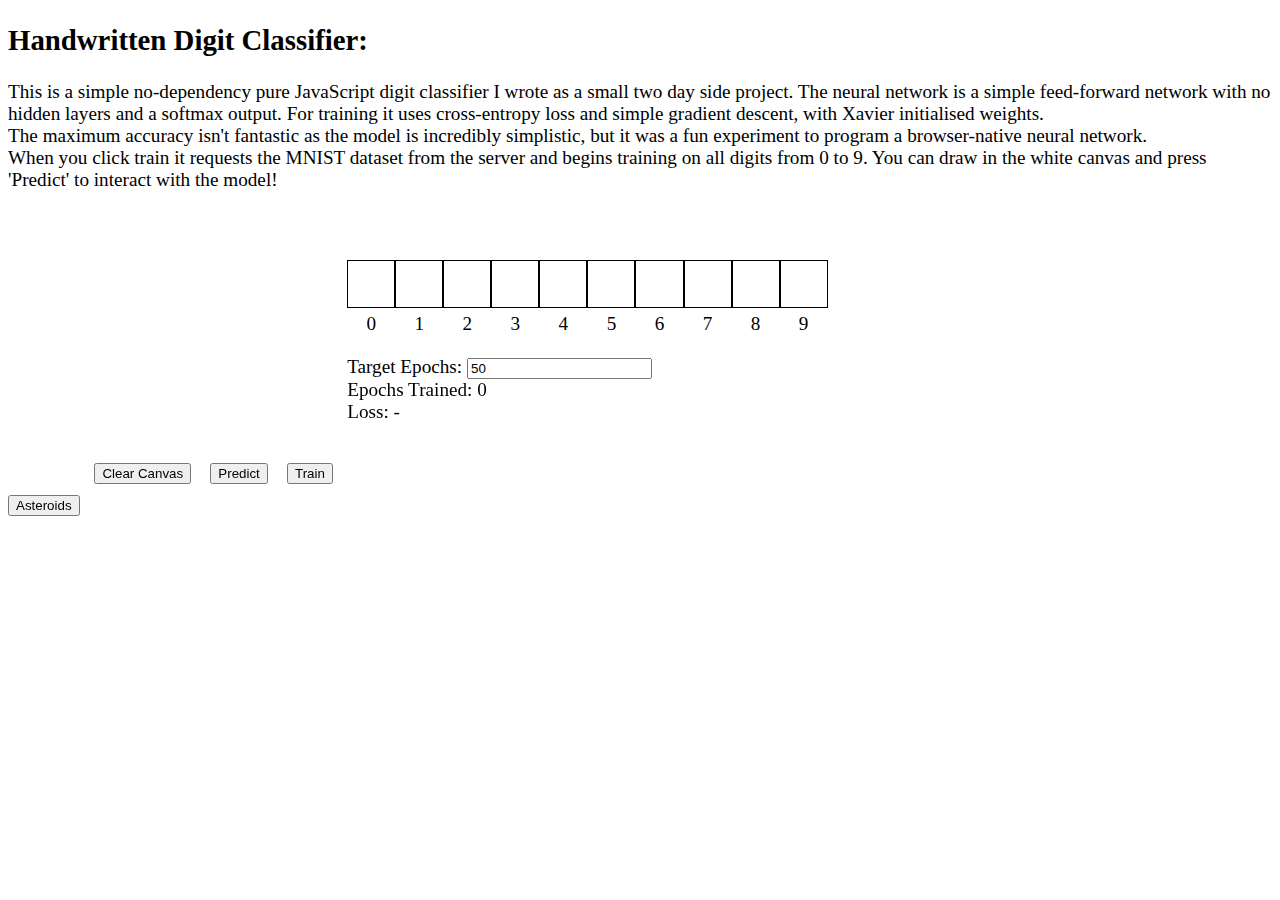
==== experiments.html @ 0171002f "Flatten file structure" ====
<!DOCTYPE html>
<html lang="en">
    <head>
        <meta charset="UTF-8">
        <meta name="viewport" content="width=device-width, initial-scale=1">
        <title>Mini-Projects</title>

		<link href="css/theme.css" rel="stylesheet">
        <link href="css/ml.css" rel="stylesheet">
        <link href="css/asteroids.css" rel="stylesheet">

		<!-- Font Imports -->
		<link rel="preconnect" href="https://fonts.googleapis.com">
		<link rel="preconnect" href="https://fonts.gstatic.com" crossorigin>
		<link href="https://fonts.googleapis.com/css2?family=Montserrat:ital,wght@0,100..900;1,100..900&family=Reddit+Mono:wght@200..900&family=Roboto:ital,wght@0,100;0,300;0,400;0,500;0,700;0,900;1,100;1,300;1,400;1,500;1,700;1,900&display=swap" rel="stylesheet">
		
        <!-- Favicon Stuff -->
        <link rel="apple-touch-icon" sizes="180x180" href="imgs/apple-touch-icon.png">
        <link rel="icon" type="image/png" sizes="32x32" href="imgs/favicon-32x32.png">
        <link rel="icon" type="image/png" sizes="16x16" href="imgs/favicon-16x16.png">
        <link rel="manifest" href="site.webmanifest">
    </head>
    <body>
		<h2>Handwritten Digit Classifier:</h2>
		<p class="content-paragraph" style="margin-bottom: 2rem;">
			This is a simple no-dependency pure JavaScript digit classifier I wrote as a small two day side project.
			The neural network is a simple feed-forward network with no hidden layers and a softmax output. For training 
			it uses cross-entropy loss and simple gradient descent, with Xavier initialised weights.
			<br style="margin-bottom: 1rem;">
			The maximum accuracy isn't fantastic as the model is incredibly simplistic, but it was a fun experiment to program 
			a browser-native neural network.
			<br style="margin-bottom: 1rem;">
			When you click train it requests the MNIST dataset from the server and begins training on all digits from 0 to 9. 
			You can draw in the white canvas and press 'Predict' to interact with the model!
		</p>

		<!-- Mobile demo disable notice -->
		<h3 id="demo-notice">The interactive neural network demo is only available on desktop.</h3>
		<div class="nn-container">
			<canvas id="canvas" width="224" height="224"></canvas>

			<!-- Output Table -->
			<div style="margin-left: 1rem;">
				<div id="nn-table">
					<div class="nn-out"></div>
					<div class="nn-out"></div>
					<div class="nn-out"></div>
					<div class="nn-out"></div>
					<div class="nn-out"></div>
					<div class="nn-out"></div>
					<div class="nn-out"></div>
					<div class="nn-out"></div>
					<div class="nn-out"></div>
					<div class="nn-out"></div>
				</div>
				<div id="nn-table-labels">
					<div class="nn-out">0</div>
					<div class="nn-out">1</div>
					<div class="nn-out">2</div>
					<div class="nn-out">3</div>
					<div class="nn-out">4</div>
					<div class="nn-out">5</div>
					<div class="nn-out">6</div>
					<div class="nn-out">7</div>
					<div class="nn-out">8</div>
					<div class="nn-out">9</div>
				</div>

				<!-- Model stats -->
				<div>
					<div>Target Epochs: <input type="number" value="50" id="epoch-input"></div>
					<div>Epochs Trained: <span id="epoch-label">0</span></div>
					<div>Loss: <span id="loss-label">-</span></div>
				</div>
			</div>
        </div>
		<div id="control-buttons">
			<button onclick="clearCanvas()">Clear Canvas</button>
			<button onclick="predictNum()">Predict</button>
			<button onclick="globalTrain()">Train</button>
		</div>
		<div id="asteroid-player"><h1 style="color: red;">🛸</h1></div>
		<button id="asteroids-toggle" class="minor-button">Asteroids</button>
    </body>

    <!-- Script imports -->
	<script src="js/ml.js"></script>
	<script src="js/draw.js"></script>
	<script src="js/asteroids.js"></script>
</html>
---- css/theme.css ----
@import url('https://fonts.googleapis.com/css2?family=Montserrat:ital,wght@0,100..900;1,100..900&family=Nunito+Sans:ital,opsz,wght@0,6..12,200..1000;1,6..12,200..1000&display=swap');

:root {
    --main-accent: #3AAFA9;
    --secondary-accent: #2B7A78;
    --dark: #1E2E35;
    --dark-secondary: #1A1F24;
    --light-main: #DEF2F1;
    --text-dark: #111111;
    --text-light: #EEEEEE;

    --link: #CCCCCC;
    --link-hover: #AAAAAA;
    --link-visited: #BE6EDF;
}

html {
    font-size: 120%;
}


footer {
    font-family: "Montserrat";
    color: var(--text-light);
    position: absolute;
    width: 100%;
    padding-top: 1rem;
    padding-bottom: 1rem;
    bottom: 0;
}


footer #footer-content {
    width: fit-content;
    display: flex;
    margin: auto;
}

.main-content {

    /* All pages should use these default font settings */
    font-family: "Nunito Sans";
    color: var(--text-light);


    /* Base formatting for page contents */
    width: 40vw;
    margin: auto;
    padding: 1.5rem;
    padding-top: 2rem;
}

a:link {
    color: var(--link);
}
a:hover {
    color: var(--link-hover);
}
a:visited {
    color: var(--link-visited);
}

@media screen and (max-width: 1575px) {
    .main-content {
        width: 60vw;
    }
}

@media screen and (max-width: 900px) {
    html {
        font-size: 100%;
    }
    .main-content {
        width: 90vw;
        border: none;

        padding: 1rem;
        padding-bottom: 5rem;
    }
}
---- css/ml.css ----
#canvas {
	background-color: white;
	margin-right: 1rem;
}

#nn-table, #nn-table-labels {
	display: flex;
}

.nn-out {
	height: 2rem;
	min-width: 2rem;
	width: fit-content;
	text-align: center;
	padding: 0.2rem;
}

#nn-table .nn-out {
	border: 1px solid black;
}

#nn-table-labels .nn-out {
	border: 1px solid transparent;
}

.nn-container {
	display: flex;
	align-items: center;
	margin-left: 4rem;
}

#control-buttons {
	display: flex;
	margin-left: 4rem;
}

#control-buttons button {
	margin: 0.5rem;
}

#demo-notice {
	display: none;
}
---- css/asteroids.css ----
#asteroid-player {
	position: absolute;
	display: none;
}
.bullet {
	position: absolute;
	color: red;
}
.asteroid {
	position: absolute;
	font-size: 8rem;
}
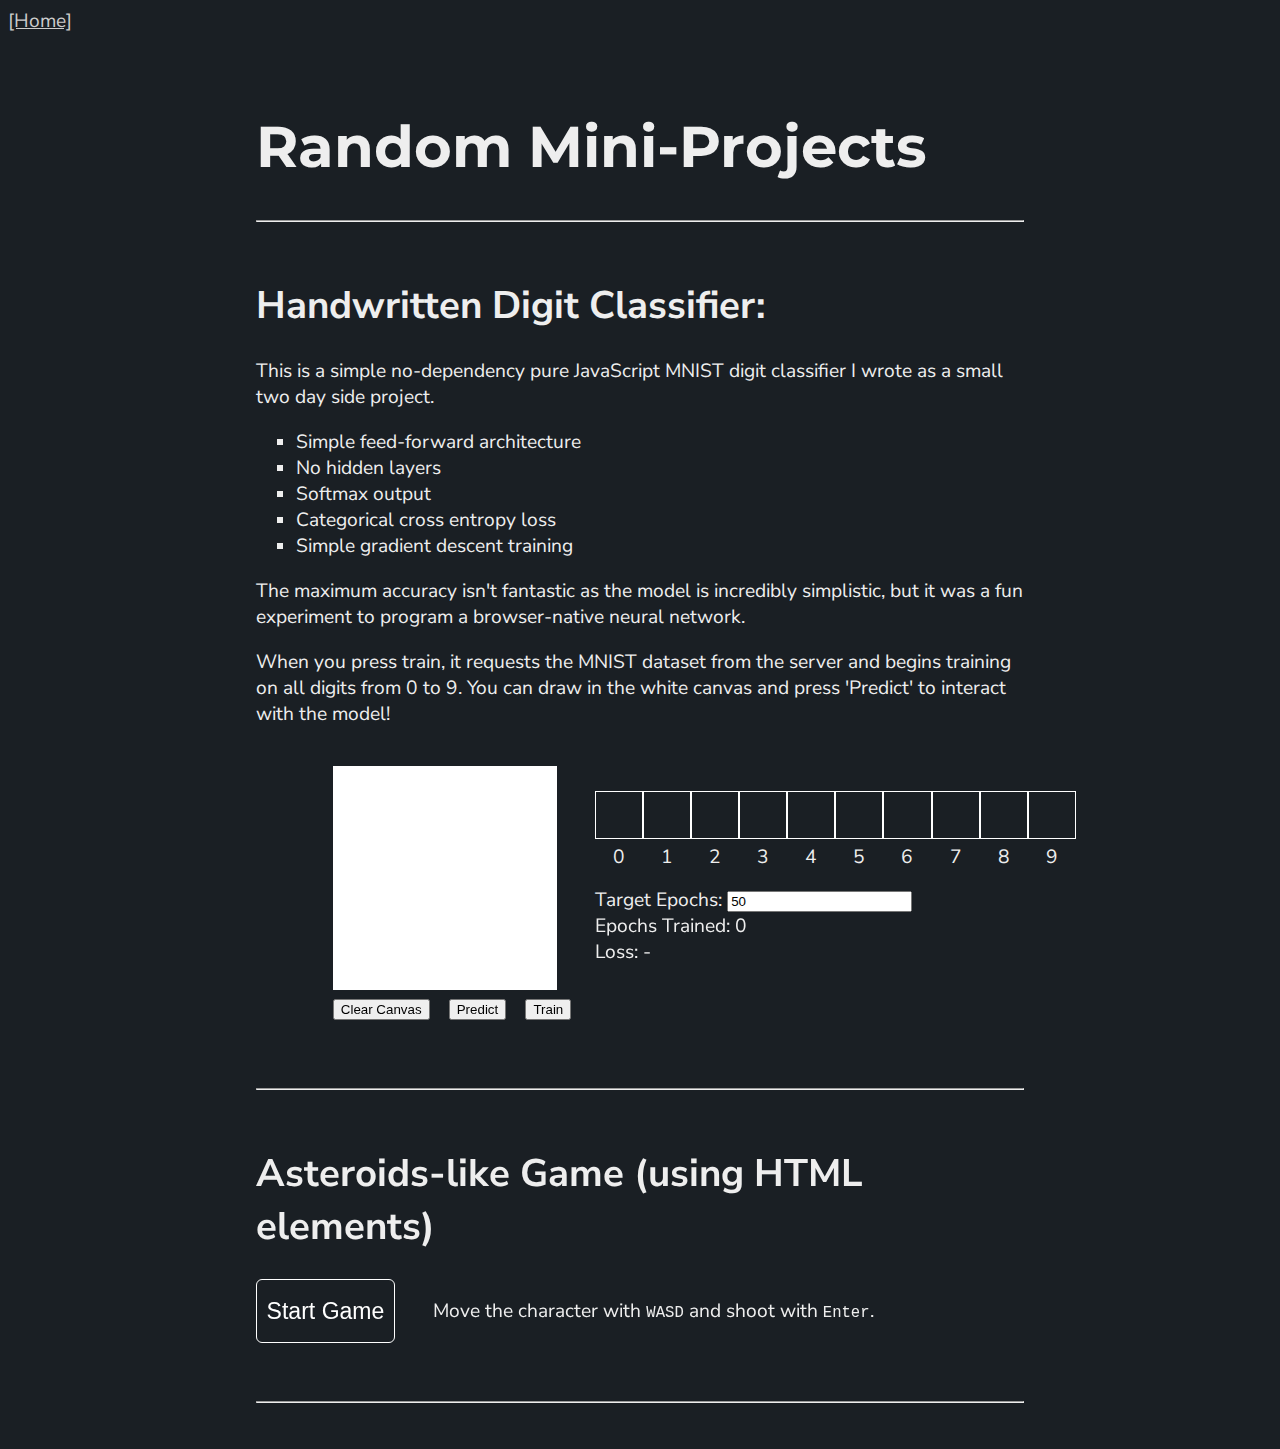
==== commit 92adde51: "Update styling/content on mini-project page" ====
--- a/experiments.html
+++ b/experiments.html
@@ -7,6 +7,8 @@
 
 		<link href="css/theme.css" rel="stylesheet">
         <link href="css/ml.css" rel="stylesheet">
+        <link href="css/experiments.css" rel="stylesheet">
+        <link href="css/buttons.css" rel="stylesheet">
         <link href="css/asteroids.css" rel="stylesheet">
 
 		<!-- Font Imports -->
@@ -21,66 +23,103 @@
         <link rel="manifest" href="site.webmanifest">
     </head>
     <body>
-		<h2>Handwritten Digit Classifier:</h2>
-		<p class="content-paragraph" style="margin-bottom: 2rem;">
-			This is a simple no-dependency pure JavaScript digit classifier I wrote as a small two day side project.
-			The neural network is a simple feed-forward network with no hidden layers and a softmax output. For training 
-			it uses cross-entropy loss and simple gradient descent, with Xavier initialised weights.
-			<br style="margin-bottom: 1rem;">
-			The maximum accuracy isn't fantastic as the model is incredibly simplistic, but it was a fun experiment to program 
-			a browser-native neural network.
-			<br style="margin-bottom: 1rem;">
-			When you click train it requests the MNIST dataset from the server and begins training on all digits from 0 to 9. 
-			You can draw in the white canvas and press 'Predict' to interact with the model!
-		</p>
+        <a 
+            href="index.html"
+            style="font-family: &quot;Nunito Sans&quot;;"
+        >
+            [Home]
+        </a>
 
-		<!-- Mobile demo disable notice -->
-		<h3 id="demo-notice">The interactive neural network demo is only available on desktop.</h3>
-		<div class="nn-container">
-			<canvas id="canvas" width="224" height="224"></canvas>
+        <div class="main-content">
 
-			<!-- Output Table -->
-			<div style="margin-left: 1rem;">
-				<div id="nn-table">
-					<div class="nn-out"></div>
-					<div class="nn-out"></div>
-					<div class="nn-out"></div>
-					<div class="nn-out"></div>
-					<div class="nn-out"></div>
-					<div class="nn-out"></div>
-					<div class="nn-out"></div>
-					<div class="nn-out"></div>
-					<div class="nn-out"></div>
-					<div class="nn-out"></div>
-				</div>
-				<div id="nn-table-labels">
-					<div class="nn-out">0</div>
-					<div class="nn-out">1</div>
-					<div class="nn-out">2</div>
-					<div class="nn-out">3</div>
-					<div class="nn-out">4</div>
-					<div class="nn-out">5</div>
-					<div class="nn-out">6</div>
-					<div class="nn-out">7</div>
-					<div class="nn-out">8</div>
-					<div class="nn-out">9</div>
-				</div>
+            <h1 id="page-title">Random Mini-Projects</h1>
 
-				<!-- Model stats -->
-				<div>
-					<div>Target Epochs: <input type="number" value="50" id="epoch-input"></div>
-					<div>Epochs Trained: <span id="epoch-label">0</span></div>
-					<div>Loss: <span id="loss-label">-</span></div>
-				</div>
-			</div>
+            <hr>
+            <section id="MNIST-Classifier">
+                <h1>Handwritten Digit Classifier:</h1>
+                <p>
+                    This is a simple no-dependency pure JavaScript MNIST digit classifier I wrote as a small two day side project.
+                    <ul style="list-style: square;">
+                        <li>Simple feed-forward architecture</li>
+                        <li>No hidden layers</li>
+                        <li>Softmax output</li>
+                        <li>Categorical cross entropy loss</li>
+                        <li>Simple gradient descent training</li>
+                    </ul>
+                </p>
+                <p>
+                    The maximum accuracy isn't fantastic as the model is incredibly simplistic, but it was a fun experiment to program 
+                    a browser-native neural network.
+                </p>
+                <p style="margin-bottom: 2rem;">
+                    When you press train, it requests the MNIST dataset from the server and begins training on all digits from 0 to 9. 
+                    You can draw in the white canvas and press 'Predict' to interact with the model!
+                </p>
+
+                <!-- Mobile demo disable notice -->
+                <h3 id="demo-notice">The interactive neural network demo is only available on desktop.</h3>
+                <div class="nn-container">
+                    <canvas id="canvas" width="224" height="224"></canvas>
+
+                    <!-- Output Table -->
+                    <div style="margin-left: 1rem;">
+                        <div id="nn-table">
+                            <div class="nn-out"></div>
+                            <div class="nn-out"></div>
+                            <div class="nn-out"></div>
+                            <div class="nn-out"></div>
+                            <div class="nn-out"></div>
+                            <div class="nn-out"></div>
+                            <div class="nn-out"></div>
+                            <div class="nn-out"></div>
+                            <div class="nn-out"></div>
+                            <div class="nn-out"></div>
+                        </div>
+                        <div id="nn-table-labels">
+                            <div class="nn-out">0</div>
+                            <div class="nn-out">1</div>
+                            <div class="nn-out">2</div>
+                            <div class="nn-out">3</div>
+                            <div class="nn-out">4</div>
+                            <div class="nn-out">5</div>
+                            <div class="nn-out">6</div>
+                            <div class="nn-out">7</div>
+                            <div class="nn-out">8</div>
+                            <div class="nn-out">9</div>
+                        </div>
+
+                        <!-- Model stats -->
+                        <div>
+                            <div>Target Epochs: <input type="number" value="50" id="epoch-input"></div>
+                            <div>Epochs Trained: <span id="epoch-label">0</span></div>
+                            <div>Loss: <span id="loss-label">-</span></div>
+                        </div>
+                    </div>
+                </div>
+                <div id="control-buttons">
+                    <button onclick="clearCanvas()" style="margin-left: 0;">Clear Canvas</button>
+                    <button onclick="predictNum()">Predict</button>
+                    <button onclick="globalTrain()">Train</button>
+                </div>
+                <div id="asteroid-player"><h1 style="color: red;">🛸</h1></div>
+            </section>
+    
+            <hr>
+            
+            <section id="asteroids-game">
+                <h1>Asteroids-like Game (using HTML elements)</h1>
+                <div style="display: flex; gap: 2rem;">
+                    <button id="asteroids-toggle" class="minor-button">Start Game</button>
+                    <p>
+                        Move the character with <code>WASD</code> and shoot with <code>Enter</code>.
+                    </p>
+                </div>
+            </section>
+
+            <hr>
+
+
         </div>
-		<div id="control-buttons">
-			<button onclick="clearCanvas()">Clear Canvas</button>
-			<button onclick="predictNum()">Predict</button>
-			<button onclick="globalTrain()">Train</button>
-		</div>
-		<div id="asteroid-player"><h1 style="color: red;">🛸</h1></div>
-		<button id="asteroids-toggle" class="minor-button">Asteroids</button>
     </body>
 
     <!-- Script imports -->
--- a/css/theme.css
+++ b/css/theme.css
@@ -11,14 +11,18 @@
     --text-light: #EEEEEE;
 
     --link: #CCCCCC;
-    --link-hover: #AAAAAA;
+    --link-hover: #999999;
     --link-visited: #BE6EDF;
 }
 
 html {
     font-size: 120%;
+	background-color: var(--dark-secondary);
 }
 
+body {
+	background-color: var(--dark-secondary);
+}
 
 footer {
     font-family: "Montserrat";
@@ -29,6 +33,12 @@
     padding-bottom: 1rem;
     bottom: 0;
 }
+
+#page-title {
+    font-family: "Montserrat" !important;
+    font-size: 3rem;
+}
+
 
 
 footer #footer-content {
@@ -58,7 +68,10 @@
     color: var(--link-hover);
 }
 a:visited {
-    color: var(--link-visited);
+    color: var(--link);
+}
+a:visited:hover {
+    color: var(--link-hover);
 }
 
 @media screen and (max-width: 1575px) {
@@ -71,6 +84,9 @@
     html {
         font-size: 100%;
     }
+    #page-title {
+        font-size: 1.5rem;
+    }
     .main-content {
         width: 90vw;
         border: none;
--- a/css/ml.css
+++ b/css/ml.css
@@ -18,7 +18,7 @@
 }
 
 #nn-table .nn-out {
-	border: 1px solid black;
+	border: 1px solid white;
 }
 
 #nn-table-labels .nn-out {
--- a/css/experiments.css
+++ b/css/experiments.css
@@ -0,0 +1,6 @@
+
+.main-content section {
+    margin-top: 3rem;
+    margin-bottom: 3rem;
+}
+
--- a/css/buttons.css
+++ b/css/buttons.css
@@ -0,0 +1,45 @@
+#contact-button {
+	color: black;
+	position: absolute;
+	right: 0.8rem;
+	background-color: var(--text-light);
+	border: none;
+	cursor: pointer;
+	font-weight: 500;
+
+	border-radius: 6px;
+	padding: 0.6rem;
+
+	font-size: 1.3rem;
+	font-family: "Montserrat";
+	transition: ease 0.1s;
+
+    box-shadow: 8px 8px 0px #000000;
+    border: 2px solid black;
+}
+
+@media screen and (max-width: 700px) {
+    #contact-button {
+        display: none;
+    }
+}
+
+#contact-button:hover {
+    transform: translate(4px, 4px);
+    box-shadow: none;
+}
+
+
+.minor-button {
+	background-color: transparent;
+	color: white;
+	border: 1px solid white;
+	border-radius: 6px;
+	padding: 0.5rem;
+	cursor: pointer;
+    font-size: 1.2rem;
+    transition: 0.1s ease;
+}
+.minor-button:hover {
+	background-color: #FFFFFF34;
+}
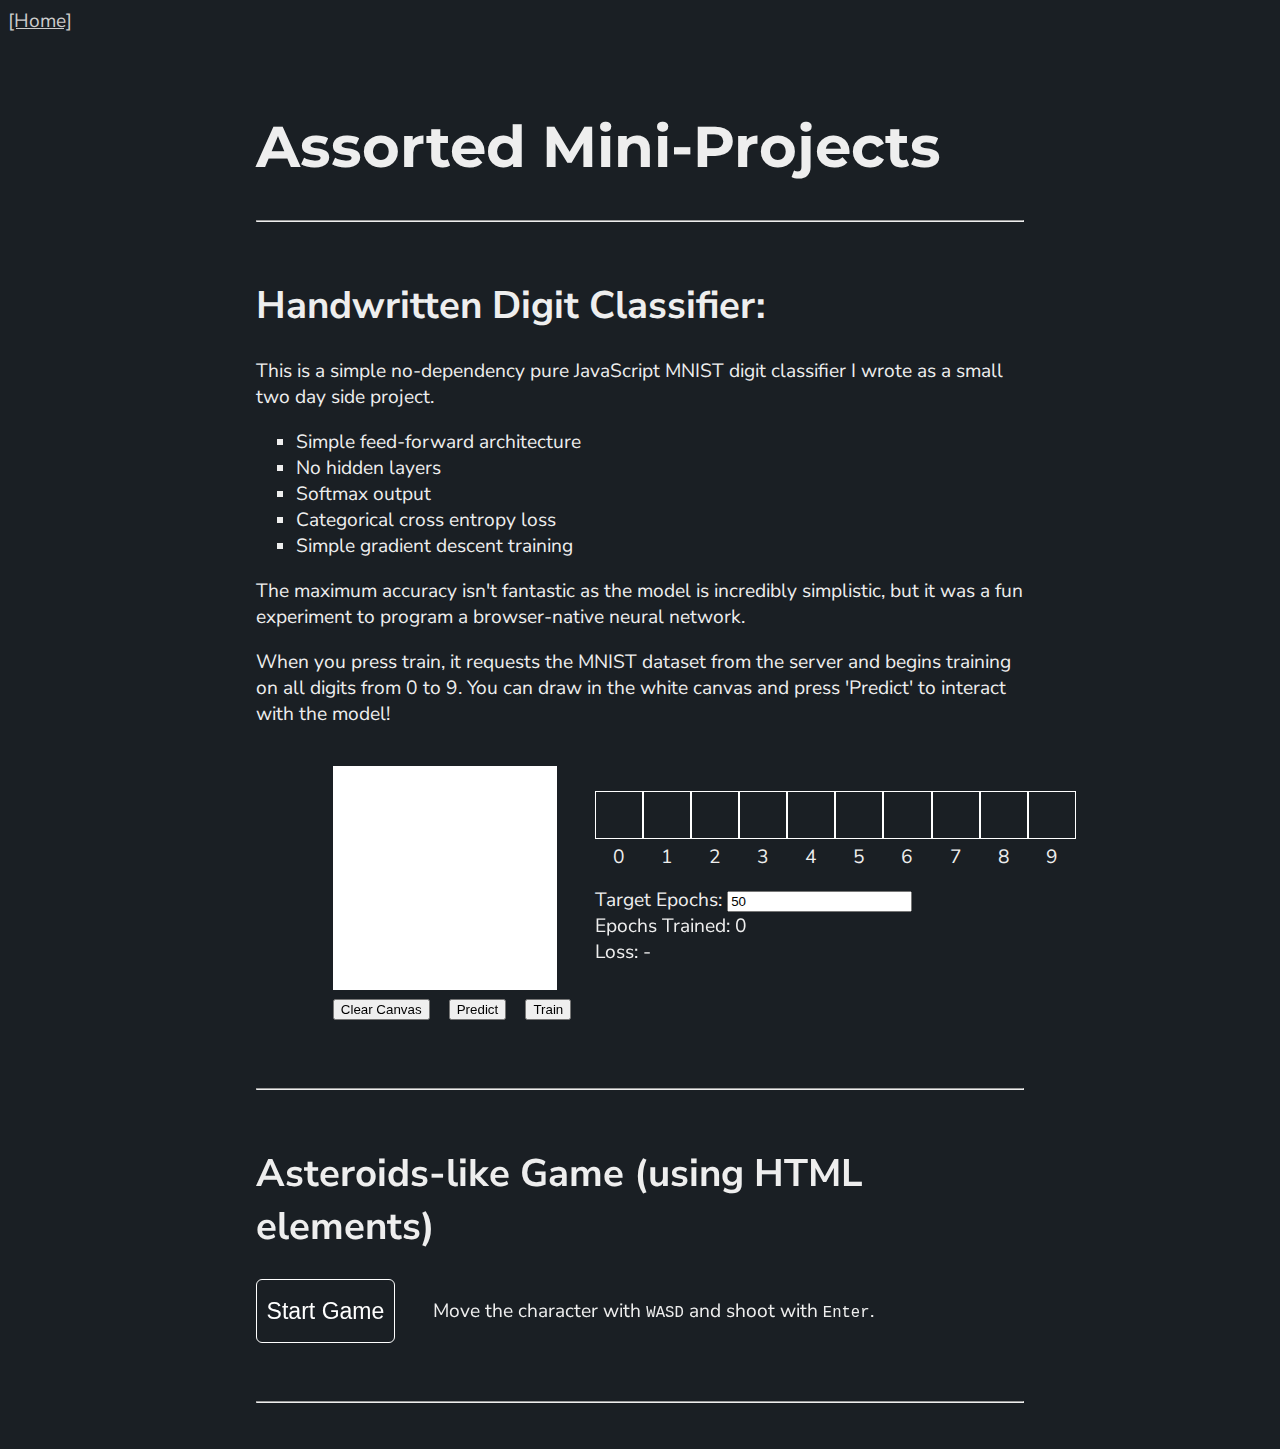
==== commit e69bee4d: "Update spelling/minor formatting" ====
--- a/experiments.html
+++ b/experiments.html
@@ -32,7 +32,7 @@
 
         <div class="main-content">
 
-            <h1 id="page-title">Random Mini-Projects</h1>
+            <h1 id="page-title">Assorted Mini-Projects</h1>
 
             <hr>
             <section id="MNIST-Classifier">
@@ -122,6 +122,14 @@
         </div>
     </body>
 
+    <!--
+	<footer>
+        <div id="footer-content">
+            ©2025 Julian
+        </div>
+	</footer>
+    -->
+
     <!-- Script imports -->
 	<script src="js/ml.js"></script>
 	<script src="js/draw.js"></script>
--- a/css/theme.css
+++ b/css/theme.css
@@ -27,7 +27,6 @@
 footer {
     font-family: "Montserrat";
     color: var(--text-light);
-    position: absolute;
     width: 100%;
     padding-top: 1rem;
     padding-bottom: 1rem;
